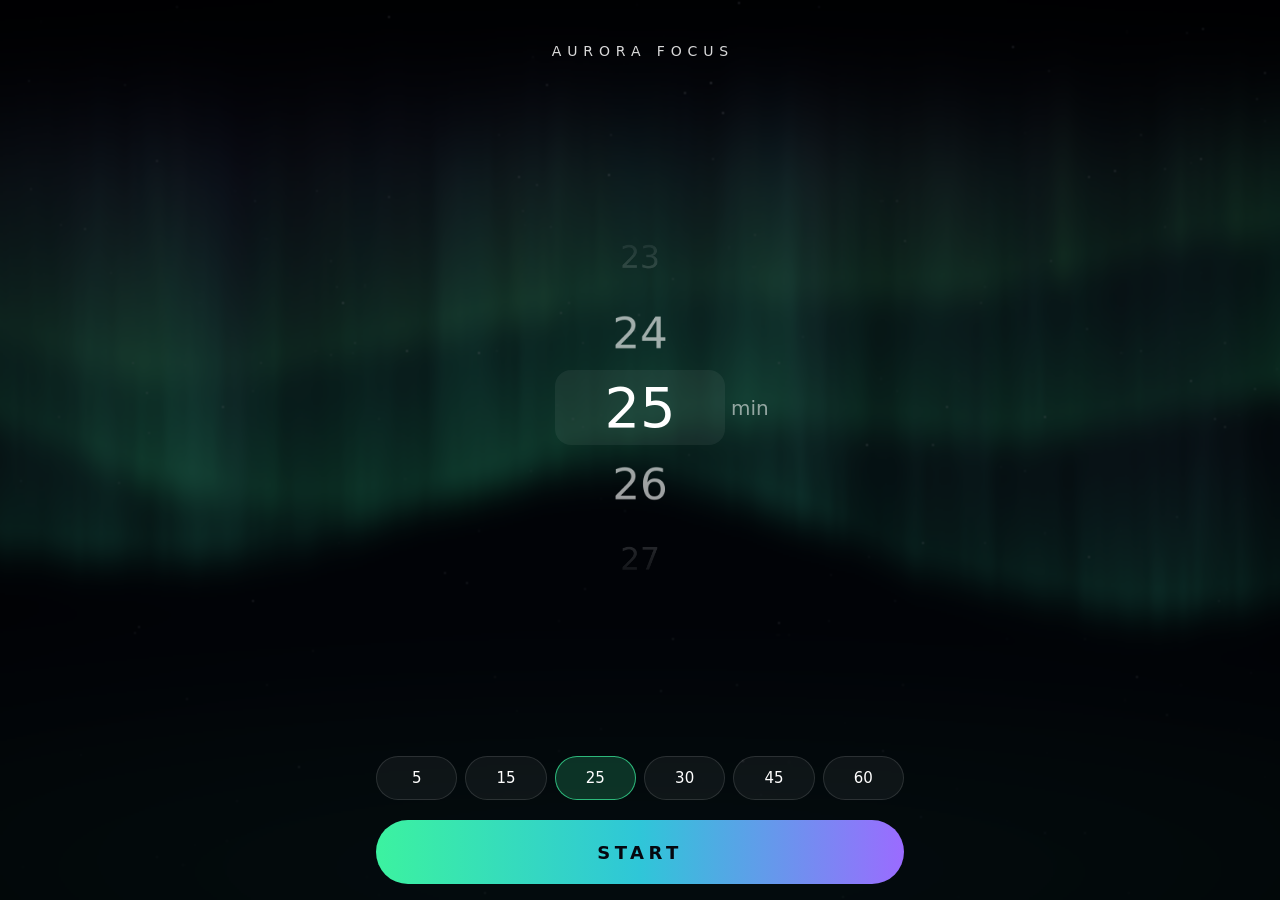
==== aurora-timer.html @ 352210a0 "Add Aurora Focus countdown timer page Focus countdown timer (max 60 min) at aurora-timer.html. An an" ====
<!doctype html>
<html lang="en">
<head>
  <meta charset="utf-8">
  <meta name="viewport" content="width=device-width, initial-scale=1, viewport-fit=cover">
  <meta name="color-scheme" content="dark">
  <meta name="theme-color" content="#000000">
  <meta name="description" content="A dark focus countdown timer. An aurora appears in the last 15 seconds of every minute.">
  <meta name="mobile-web-app-capable" content="yes">
  <meta name="apple-mobile-web-app-capable" content="yes">
  <meta name="apple-mobile-web-app-status-bar-style" content="black-translucent">
  <title>Aurora Focus</title>
  <link rel="icon" href="data:image/svg+xml,%3Csvg xmlns='http://www.w3.org/2000/svg' viewBox='0 0 64 64'%3E%3Crect width='64' height='64' rx='14' fill='%2305070F'/%3E%3Cpath d='M10 40c6-10 12-2 18-9s12-4 16-8 8-2 10-4v10c-4 3-6 1-10 5s-10 1-16 8-12-2-18 8z' fill='%233CF2A0' opacity='.85'/%3E%3Ccircle cx='32' cy='32' r='16' fill='none' stroke='%23fff' stroke-width='2.5'/%3E%3Cpath d='M32 22v10l7 4' fill='none' stroke='%23fff' stroke-width='2.5' stroke-linecap='round'/%3E%3C/svg%3E">
  <link rel="stylesheet" href="aurora-timer/style.css">
</head>
<body data-phase="setup">
  <canvas id="aurora" class="aurora" aria-hidden="true"></canvas>

  <!-- Setup: choose minutes -->
  <section id="setup" class="screen setup" aria-label="Set timer">
    <header class="setup__header">
      <h1 class="setup__title">Aurora Focus</h1>
    </header>

    <div class="setup__picker">
      <div class="picker">
        <div class="picker__band" aria-hidden="true"></div>
        <div id="wheel" class="wheel" role="listbox" tabindex="0" aria-label="Minutes"></div>
        <span class="picker__unit" aria-hidden="true">min</span>
      </div>
    </div>

    <div id="presets" class="presets" role="group" aria-label="Presets"></div>
    <button id="start" class="start" type="button">Start</button>
    <p id="note" class="note" hidden></p>
  </section>

  <!-- Running / paused / done -->
  <section id="timer" class="screen timer" aria-label="Timer" hidden>
    <div id="digits" class="digits" role="timer">
      <span id="mm" class="digits__mm">25</span>
      <span id="ss" class="digits__ss">00</span>
    </div>
    <p id="hint" class="hint" aria-live="polite"></p>
  </section>

  <!-- Stop confirmation -->
  <div id="confirm" class="backdrop" hidden>
    <div class="dialog" role="alertdialog" aria-modal="true" aria-labelledby="confirm-title" aria-describedby="confirm-text">
      <h2 id="confirm-title" class="dialog__title">Stop timer?</h2>
      <p id="confirm-text" class="dialog__text">Your current focus session will end.</p>
      <div class="dialog__actions">
        <button id="confirm-keep" class="btn btn--ghost" type="button">Keep going</button>
        <button id="confirm-stop" class="btn btn--danger" type="button">Stop</button>
      </div>
    </div>
  </div>

  <script src="aurora-timer/time-math.js"></script>
  <script src="aurora-timer/aurora.js"></script>
  <script src="aurora-timer/app.js"></script>
</body>
</html>
---- aurora-timer/style.css ----
/* Aurora Focus — always dark, mobile-portrait first. */

:root {
  color-scheme: dark;
  --bg: #000;
  --fg: #fff;
  --fg-dim: rgba(255, 255, 255, 0.55);
  --fg-faint: rgba(255, 255, 255, 0.4);
  --surface: #10131d;
  --line: rgba(255, 255, 255, 0.12);
  --green: #3cf2a0;
  --teal: #2fc6d8;
  --violet: #9b6bff;
  --danger: #ff7a85;

  --safe-t: env(safe-area-inset-top, 0px);
  --safe-r: env(safe-area-inset-right, 0px);
  --safe-b: env(safe-area-inset-bottom, 0px);
  --safe-l: env(safe-area-inset-left, 0px);

  /* Wheel row height scales with screen height so short phones still fit. */
  --item-h: clamp(46px, 8.4vh, 76px);
  /* Big digits: fill the width, but two lines must fit the height. */
  --digit-size: min(74vw, 42vh);
}

@supports (height: 1svh) {
  :root {
    --item-h: clamp(46px, 8.4svh, 76px);
    --digit-size: min(74vw, 42svh);
  }
}

*,
*::before,
*::after {
  box-sizing: border-box;
}

html,
body {
  margin: 0;
  height: 100%;
  background: var(--bg);
  color: var(--fg);
  overflow: hidden;
  overscroll-behavior: none;
}

body {
  font-family: system-ui, -apple-system, "Segoe UI", Roboto, "Helvetica Neue", Arial, sans-serif;
  -webkit-text-size-adjust: 100%;
  text-size-adjust: 100%;
  -webkit-tap-highlight-color: transparent;
  -webkit-user-select: none;
  user-select: none;
  -webkit-touch-callout: none;
}

button {
  font: inherit;
  color: inherit;
}

[hidden] {
  display: none !important;
}

/* ---------------------------------------------------------------- aurora */

.aurora {
  position: fixed;
  inset: 0;
  width: 100%;
  height: 100%;
  display: block;
  opacity: 0;
  pointer-events: none;
  background: #01030a;
}

/* Used only when WebGL is unavailable. */
.aurora--fallback {
  background:
    radial-gradient(120% 45% at 30% 55%, rgba(38, 255, 140, 0.45), transparent 60%),
    radial-gradient(90% 35% at 75% 40%, rgba(47, 198, 216, 0.35), transparent 60%),
    radial-gradient(80% 30% at 50% 30%, rgba(155, 107, 255, 0.3), transparent 65%),
    linear-gradient(#01030a, #040a16);
  background-size: 200% 100%, 180% 100%, 160% 100%, 100% 100%;
  animation: aurora-drift 18s ease-in-out infinite alternate;
}

@keyframes aurora-drift {
  from { background-position: 0% 0%, 100% 0%, 30% 0%, 0 0; }
  to   { background-position: 100% 0%, 0% 0%, 70% 0%, 0 0; }
}

@media (prefers-reduced-motion: reduce) {
  .aurora--fallback { animation: none; }
}

/* ---------------------------------------------------------------- screens */

.screen {
  position: fixed;
  inset: 0;
  display: flex;
  flex-direction: column;
  padding:
    calc(var(--safe-t) + 16px)
    calc(var(--safe-r) + 16px)
    calc(var(--safe-b) + 16px)
    calc(var(--safe-l) + 16px);
}

/* ---------------------------------------------------------------- setup */

.setup {
  align-items: center;
  max-width: 560px;
  margin: 0 auto;
}

.setup__header {
  text-align: center;
  padding-top: clamp(4px, 3vh, 32px);
}

.setup__title {
  margin: 0;
  font-size: 14px;
  font-weight: 500;
  letter-spacing: 0.42em;
  text-transform: uppercase;
  color: rgba(255, 255, 255, 0.85);
  /* letter-spacing adds a trailing gap; compensate so it stays centered */
  padding-left: 0.42em;
}

.setup__picker {
  flex: 1;
  min-height: 0;
  width: 100%;
  display: flex;
  align-items: center;
  justify-content: center;
}

.picker {
  position: relative;
  width: min(170px, 46vw);
  height: calc(var(--item-h) * 5);
}

.picker__band {
  position: absolute;
  left: 0;
  right: 0;
  top: calc(var(--item-h) * 2);
  height: var(--item-h);
  border-radius: 16px;
  background: rgba(255, 255, 255, 0.06);
  pointer-events: none;
}

.picker__unit {
  position: absolute;
  left: calc(100% + 6px);
  top: 50%;
  transform: translateY(-50%);
  font-size: 20px;
  color: var(--fg-dim);
}

/* Custom spinner: JS moves .wheel__track; the page itself never scrolls. */
.wheel {
  position: relative;
  height: 100%;
  overflow: hidden;
  touch-action: none;
  cursor: grab;
  outline: none;
  /* fade rows toward the edges */
  -webkit-mask-image: linear-gradient(transparent, #000 22%, #000 78%, transparent);
  mask-image: linear-gradient(transparent, #000 22%, #000 78%, transparent);
}

.wheel.is-dragging {
  cursor: grabbing;
}

.wheel:focus-visible {
  color: var(--green);
}

.wheel__track {
  position: absolute;
  top: 0;
  left: 0;
  right: 0;
  will-change: transform;
}

.wheel__item {
  height: var(--item-h);
  display: flex;
  align-items: center;
  justify-content: center;
  font-size: calc(var(--item-h) * 0.74);
  font-weight: 300;
  font-variant-numeric: tabular-nums;
  line-height: 1;
  transform-origin: center;
  will-change: transform, opacity;
}

.presets {
  width: 100%;
  display: grid;
  grid-template-columns: repeat(6, minmax(0, 1fr));
  gap: 8px;
}

.preset {
  height: 44px;
  border-radius: 22px;
  border: 1px solid var(--line);
  background: rgba(255, 255, 255, 0.05);
  font-size: 15px;
  font-variant-numeric: tabular-nums;
  cursor: pointer;
  transition: background-color 0.2s, border-color 0.2s;
}

.preset.is-selected {
  background: rgba(60, 242, 160, 0.18);
  border-color: rgba(60, 242, 160, 0.7);
}

.preset:focus-visible,
.start:focus-visible,
.btn:focus-visible {
  outline: 2px solid var(--green);
  outline-offset: 3px;
}

.start {
  width: 100%;
  height: 64px;
  margin-top: 20px;
  border: 0;
  border-radius: 32px;
  background: linear-gradient(90deg, var(--green), var(--teal), var(--violet));
  color: #05070f;
  font-size: 18px;
  font-weight: 600;
  letter-spacing: 0.25em;
  text-transform: uppercase;
  cursor: pointer;
  transition: transform 0.15s, filter 0.15s;
}

.start:active {
  transform: scale(0.98);
  filter: brightness(0.92);
}

.note {
  margin: 12px 0 0;
  font-size: 12px;
  line-height: 1.4;
  text-align: center;
  color: var(--fg-faint);
}

/* ---------------------------------------------------------------- timer */

.timer {
  align-items: center;
  justify-content: center;
  touch-action: none;
  cursor: pointer;
}

.digits {
  flex: 1;
  min-height: 0;
  display: flex;
  flex-direction: column;
  align-items: center;
  justify-content: center;
  gap: calc(var(--digit-size) * 0.06);
  /* opacity follows the aurora frame by frame (set from JS): 30% dark … 100% */
}

/* Paused: slow pulse (an animation overrides the JS-set inline opacity). */
.digits.is-paused {
  animation: paused-pulse 2.4s ease-in-out infinite;
}

@keyframes paused-pulse {
  0%, 100% { opacity: 0.3; }
  50% { opacity: 0.6; }
}

@media (prefers-reduced-motion: reduce) {
  .digits.is-paused {
    animation: none;
    opacity: 0.45 !important;
  }
}

.digits span {
  display: block;
  font-size: var(--digit-size);
  line-height: 0.86;
  font-weight: 300;
  font-variant-numeric: tabular-nums;
  letter-spacing: -0.02em;
  text-shadow: 0 0 40px rgba(0, 0, 0, 0.55);
}

.hint {
  position: absolute;
  left: 16px;
  right: 16px;
  bottom: calc(var(--safe-b) + 28px);
  margin: 0;
  text-align: center;
  font-size: 13px;
  letter-spacing: 0.15em;
  color: var(--fg);
  opacity: 0;
  transition: opacity 0.6s;
  pointer-events: none;
}

.hint.is-visible {
  opacity: 0.7;
}

/* ---------------------------------------------------------------- dialog */

.backdrop {
  position: fixed;
  inset: 0;
  z-index: 10;
  display: flex;
  align-items: center;
  justify-content: center;
  padding: 24px;
  background: rgba(0, 0, 0, 0.6);
}

.dialog {
  width: min(100%, 340px);
  padding: 24px;
  border-radius: 24px;
  background: var(--surface);
  border: 1px solid var(--line);
}

.dialog__title {
  margin: 0;
  font-size: 22px;
  font-weight: 500;
}

.dialog__text {
  margin: 12px 0 0;
  font-size: 15px;
  line-height: 1.45;
  color: var(--fg-dim);
}

.dialog__actions {
  display: flex;
  justify-content: flex-end;
  gap: 8px;
  margin-top: 24px;
}

.btn {
  min-height: 44px;
  padding: 0 18px;
  border: 0;
  border-radius: 22px;
  background: transparent;
  font-size: 15px;
  font-weight: 500;
  cursor: pointer;
}

.btn--ghost {
  color: var(--green);
}

.btn--danger {
  color: var(--danger);
}

.btn:active {
  background: rgba(255, 255, 255, 0.08);
}

/* ---------------------------------------------------------------- landscape */

/* Portrait is the target; in landscape keep things usable. */
@media (orientation: landscape) and (max-height: 520px) {
  .setup__header { padding-top: 0; }
  .start { height: 48px; margin-top: 10px; }
  .preset { height: 36px; }
  :root { --item-h: clamp(30px, 14vh, 60px); }
}
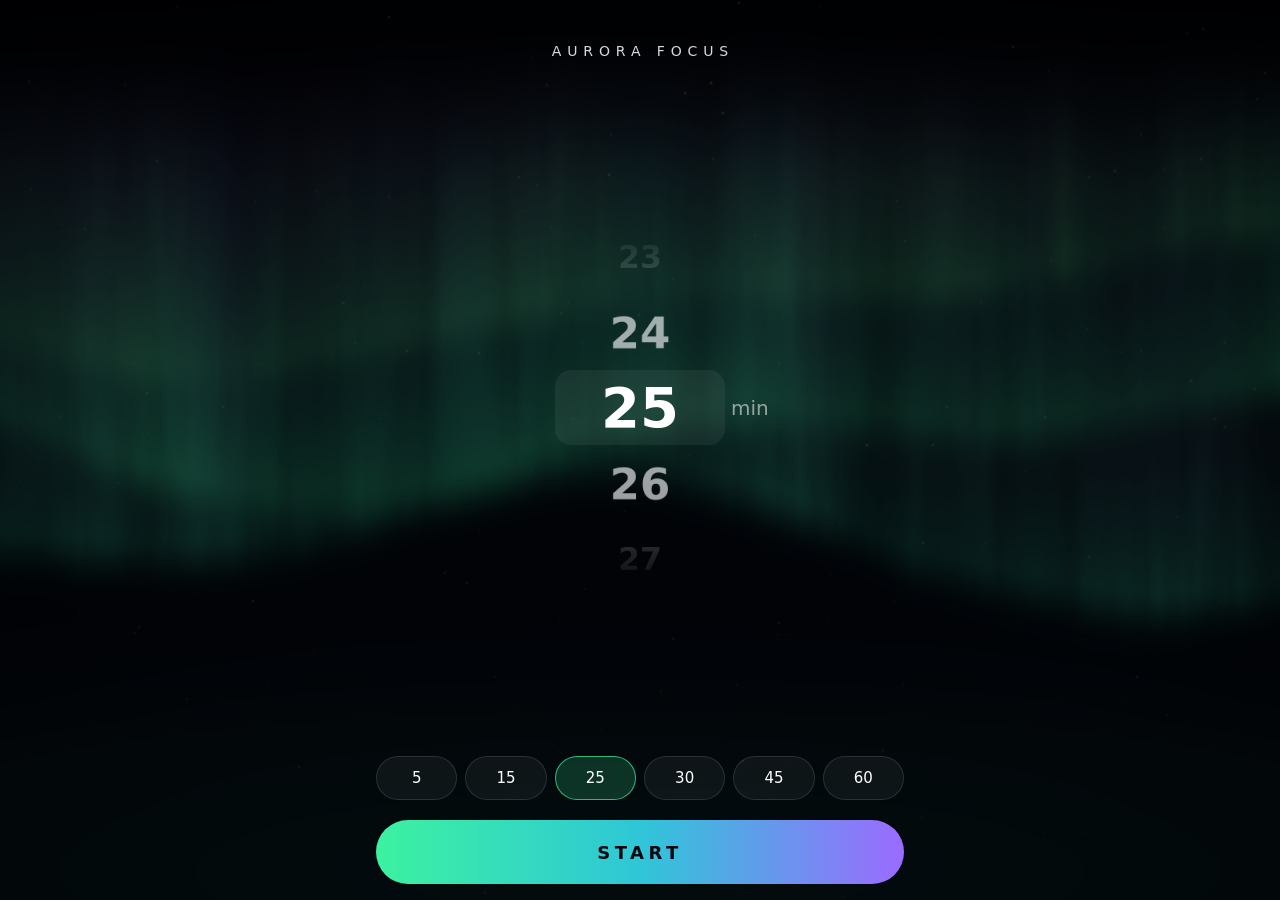
==== commit 7e7f2b86: "Aurora timer: bold digits Timer digits are now bold (700) and spinner numbers semi-bold (600). Digit" ====
--- a/aurora-timer.html
+++ b/aurora-timer.html
@@ -11,7 +11,7 @@
   <meta name="apple-mobile-web-app-status-bar-style" content="black-translucent">
   <title>Aurora Focus</title>
   <link rel="icon" href="data:image/svg+xml,%3Csvg xmlns='http://www.w3.org/2000/svg' viewBox='0 0 64 64'%3E%3Crect width='64' height='64' rx='14' fill='%2305070F'/%3E%3Cpath d='M10 40c6-10 12-2 18-9s12-4 16-8 8-2 10-4v10c-4 3-6 1-10 5s-10 1-16 8-12-2-18 8z' fill='%233CF2A0' opacity='.85'/%3E%3Ccircle cx='32' cy='32' r='16' fill='none' stroke='%23fff' stroke-width='2.5'/%3E%3Cpath d='M32 22v10l7 4' fill='none' stroke='%23fff' stroke-width='2.5' stroke-linecap='round'/%3E%3C/svg%3E">
-  <link rel="stylesheet" href="aurora-timer/style.css">
+  <link rel="stylesheet" href="aurora-timer/style.css?v=2">
 </head>
 <body data-phase="setup">
   <canvas id="aurora" class="aurora" aria-hidden="true"></canvas>
@@ -56,8 +56,8 @@
     </div>
   </div>
 
-  <script src="aurora-timer/time-math.js"></script>
-  <script src="aurora-timer/aurora.js"></script>
-  <script src="aurora-timer/app.js"></script>
+  <script src="aurora-timer/time-math.js?v=2"></script>
+  <script src="aurora-timer/aurora.js?v=2"></script>
+  <script src="aurora-timer/app.js?v=2"></script>
 </body>
 </html>
--- a/aurora-timer/style.css
+++ b/aurora-timer/style.css
@@ -21,13 +21,13 @@
   /* Wheel row height scales with screen height so short phones still fit. */
   --item-h: clamp(46px, 8.4vh, 76px);
   /* Big digits: fill the width, but two lines must fit the height. */
-  --digit-size: min(74vw, 42vh);
+  --digit-size: min(70vw, 42vh);
 }
 
 @supports (height: 1svh) {
   :root {
     --item-h: clamp(46px, 8.4svh, 76px);
-    --digit-size: min(74vw, 42svh);
+    --digit-size: min(70vw, 42svh);
   }
 }
 
@@ -207,7 +207,7 @@
   align-items: center;
   justify-content: center;
   font-size: calc(var(--item-h) * 0.74);
-  font-weight: 300;
+  font-weight: 600;
   font-variant-numeric: tabular-nums;
   line-height: 1;
   transform-origin: center;
@@ -314,7 +314,7 @@
   display: block;
   font-size: var(--digit-size);
   line-height: 0.86;
-  font-weight: 300;
+  font-weight: 700;
   font-variant-numeric: tabular-nums;
   letter-spacing: -0.02em;
   text-shadow: 0 0 40px rgba(0, 0, 0, 0.55);
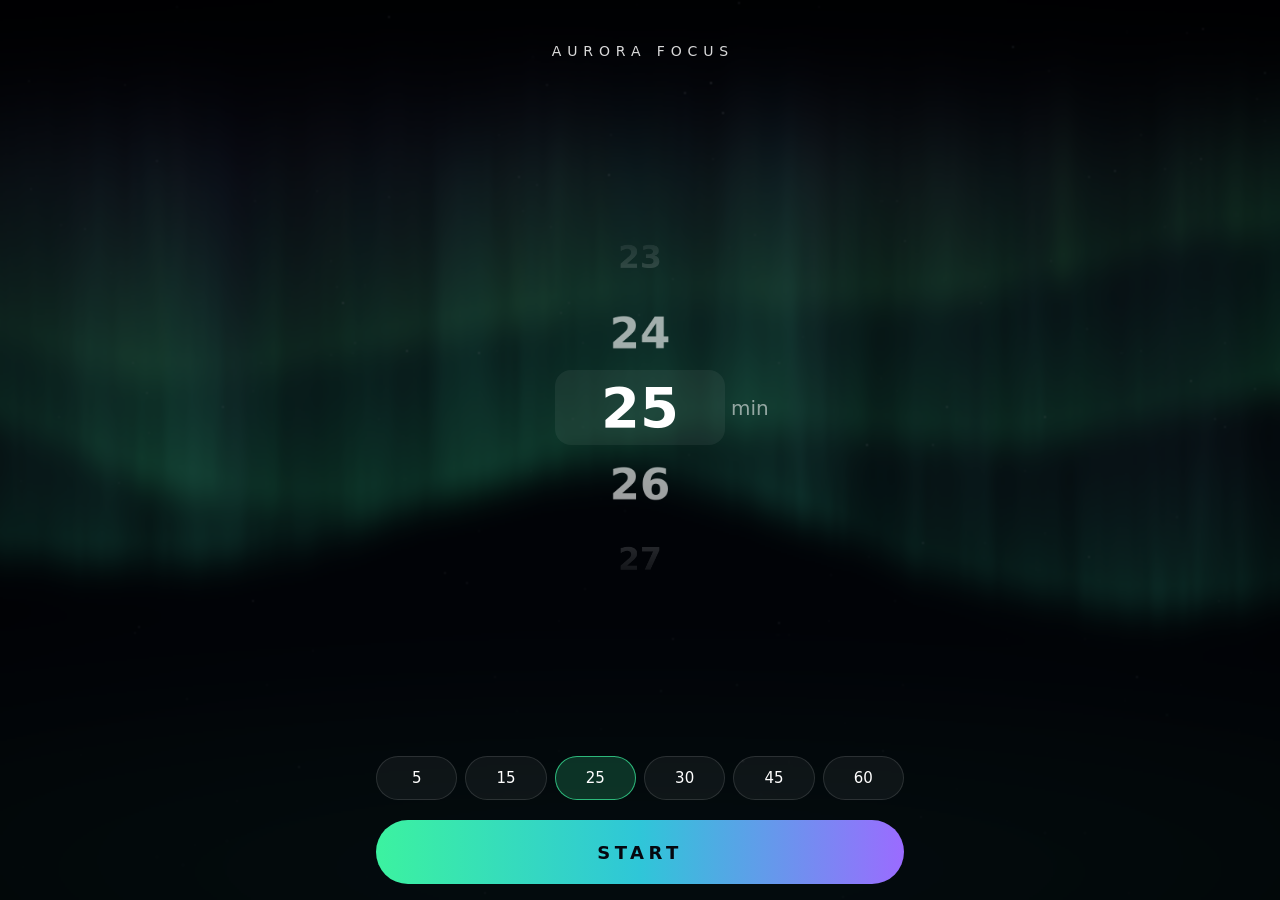
==== commit a3c93417: "Aurora timer: phone-style alarm, no vibration At 00:00 a synthesized "beep-beep-beep-beep" alarm loo" ====
--- a/aurora-timer.html
+++ b/aurora-timer.html
@@ -11,7 +11,7 @@
   <meta name="apple-mobile-web-app-status-bar-style" content="black-translucent">
   <title>Aurora Focus</title>
   <link rel="icon" href="data:image/svg+xml,%3Csvg xmlns='http://www.w3.org/2000/svg' viewBox='0 0 64 64'%3E%3Crect width='64' height='64' rx='14' fill='%2305070F'/%3E%3Cpath d='M10 40c6-10 12-2 18-9s12-4 16-8 8-2 10-4v10c-4 3-6 1-10 5s-10 1-16 8-12-2-18 8z' fill='%233CF2A0' opacity='.85'/%3E%3Ccircle cx='32' cy='32' r='16' fill='none' stroke='%23fff' stroke-width='2.5'/%3E%3Cpath d='M32 22v10l7 4' fill='none' stroke='%23fff' stroke-width='2.5' stroke-linecap='round'/%3E%3C/svg%3E">
-  <link rel="stylesheet" href="aurora-timer/style.css?v=2">
+  <link rel="stylesheet" href="aurora-timer/style.css?v=3">
 </head>
 <body data-phase="setup">
   <canvas id="aurora" class="aurora" aria-hidden="true"></canvas>
@@ -56,8 +56,8 @@
     </div>
   </div>
 
-  <script src="aurora-timer/time-math.js?v=2"></script>
-  <script src="aurora-timer/aurora.js?v=2"></script>
-  <script src="aurora-timer/app.js?v=2"></script>
+  <script src="aurora-timer/time-math.js?v=3"></script>
+  <script src="aurora-timer/aurora.js?v=3"></script>
+  <script src="aurora-timer/app.js?v=3"></script>
 </body>
 </html>
